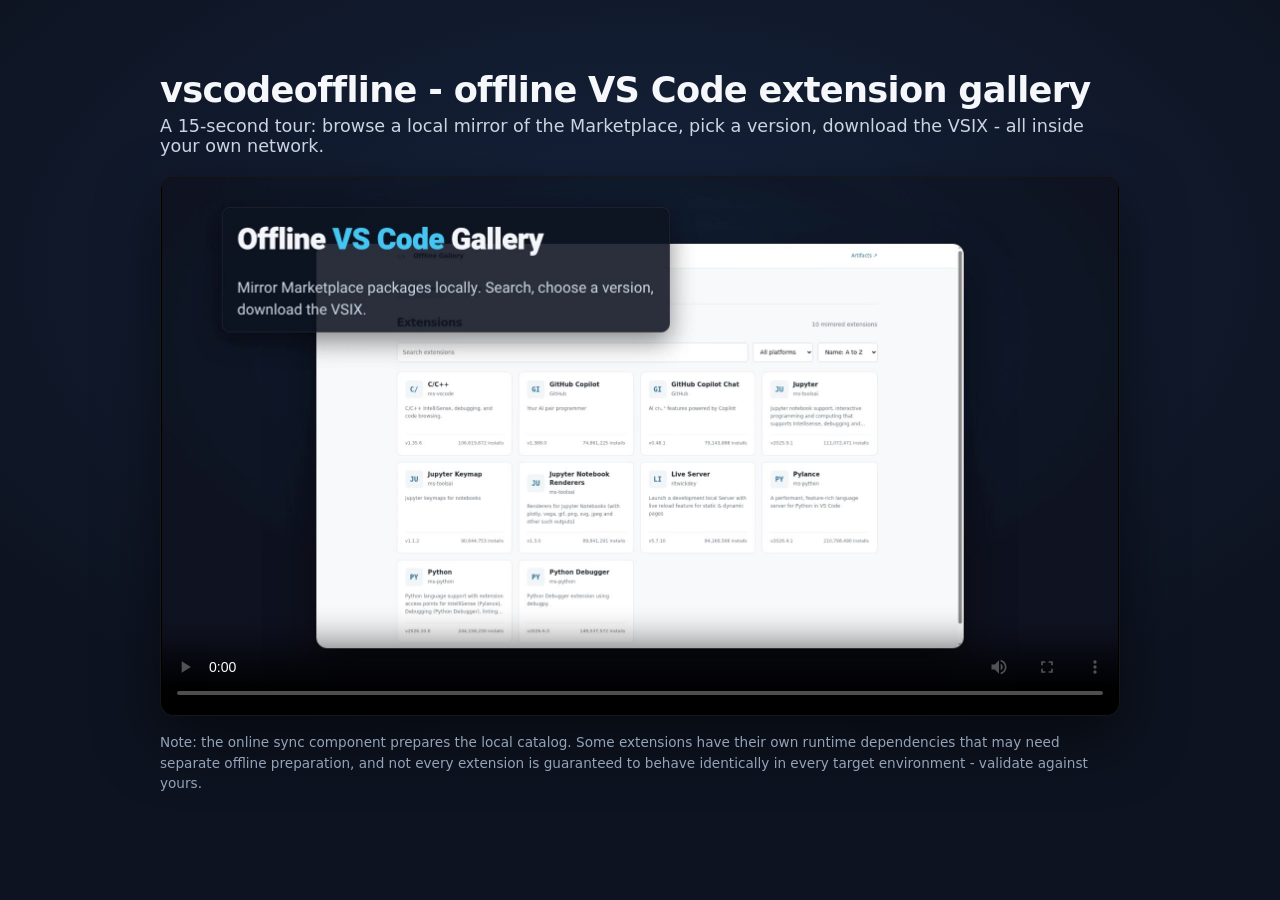
==== docs/index.html @ 9fad12b8 "Add narrated English demo video page for GitHub Pages" ====
<!doctype html>
<html lang="en">
<head>
  <meta charset="utf-8" />
  <meta name="viewport" content="width=device-width, initial-scale=1" />
  <title>vscodeoffline - offline VS Code extension gallery</title>
  <style>
    :root { color-scheme: dark; }
    * { box-sizing: border-box; }
    body {
      margin: 0;
      min-height: 100vh;
      display: flex;
      flex-direction: column;
      align-items: center;
      justify-content: center;
      padding: 24px 16px 48px;
      background: radial-gradient(1200px 700px at 50% 30%, #16233d 0%, #0d1320 70%);
      color: #f5f7fa;
      font-family: system-ui, -apple-system, "Segoe UI", Roboto, sans-serif;
    }
    main { width: 100%; max-width: 960px; }
    h1 { font-size: clamp(1.4rem, 3.5vw, 2.2rem); margin: 0 0 6px; letter-spacing: -0.02em; }
    p.lede { color: #cbd5e1; margin: 0 0 20px; font-size: clamp(0.95rem, 2vw, 1.1rem); }
    .player {
      width: 100%;
      aspect-ratio: 16 / 9;
      background: #000;
      border-radius: 14px;
      overflow: hidden;
      box-shadow: 0 24px 60px rgba(0,0,0,0.5);
      border: 1px solid rgba(255,255,255,0.09);
    }
    video { width: 100%; height: 100%; display: block; }
    p.note { color: #94a3b8; font-size: 0.85rem; margin-top: 16px; line-height: 1.5; }
  </style>
</head>
<body>
  <main>
    <h1>vscodeoffline - offline VS Code extension gallery</h1>
    <p class="lede">A 15-second tour: browse a local mirror of the Marketplace, pick a version, download the VSIX - all inside your own network.</p>
    <div class="player">
      <video controls preload="metadata" poster="poster.jpg" aria-label="Demo video: offline VS Code extension gallery">
        <source src="demo.mp4" type="video/mp4" />
        Sorry, your browser does not support embedded video. You can
        <a href="demo.mp4">download the demo video</a> instead.
      </video>
    </div>
    <p class="note">Note: the online sync component prepares the local catalog. Some extensions have their own runtime dependencies that may need separate offline preparation, and not every extension is guaranteed to behave identically in every target environment - validate against yours.</p>
  </main>
</body>
</html>
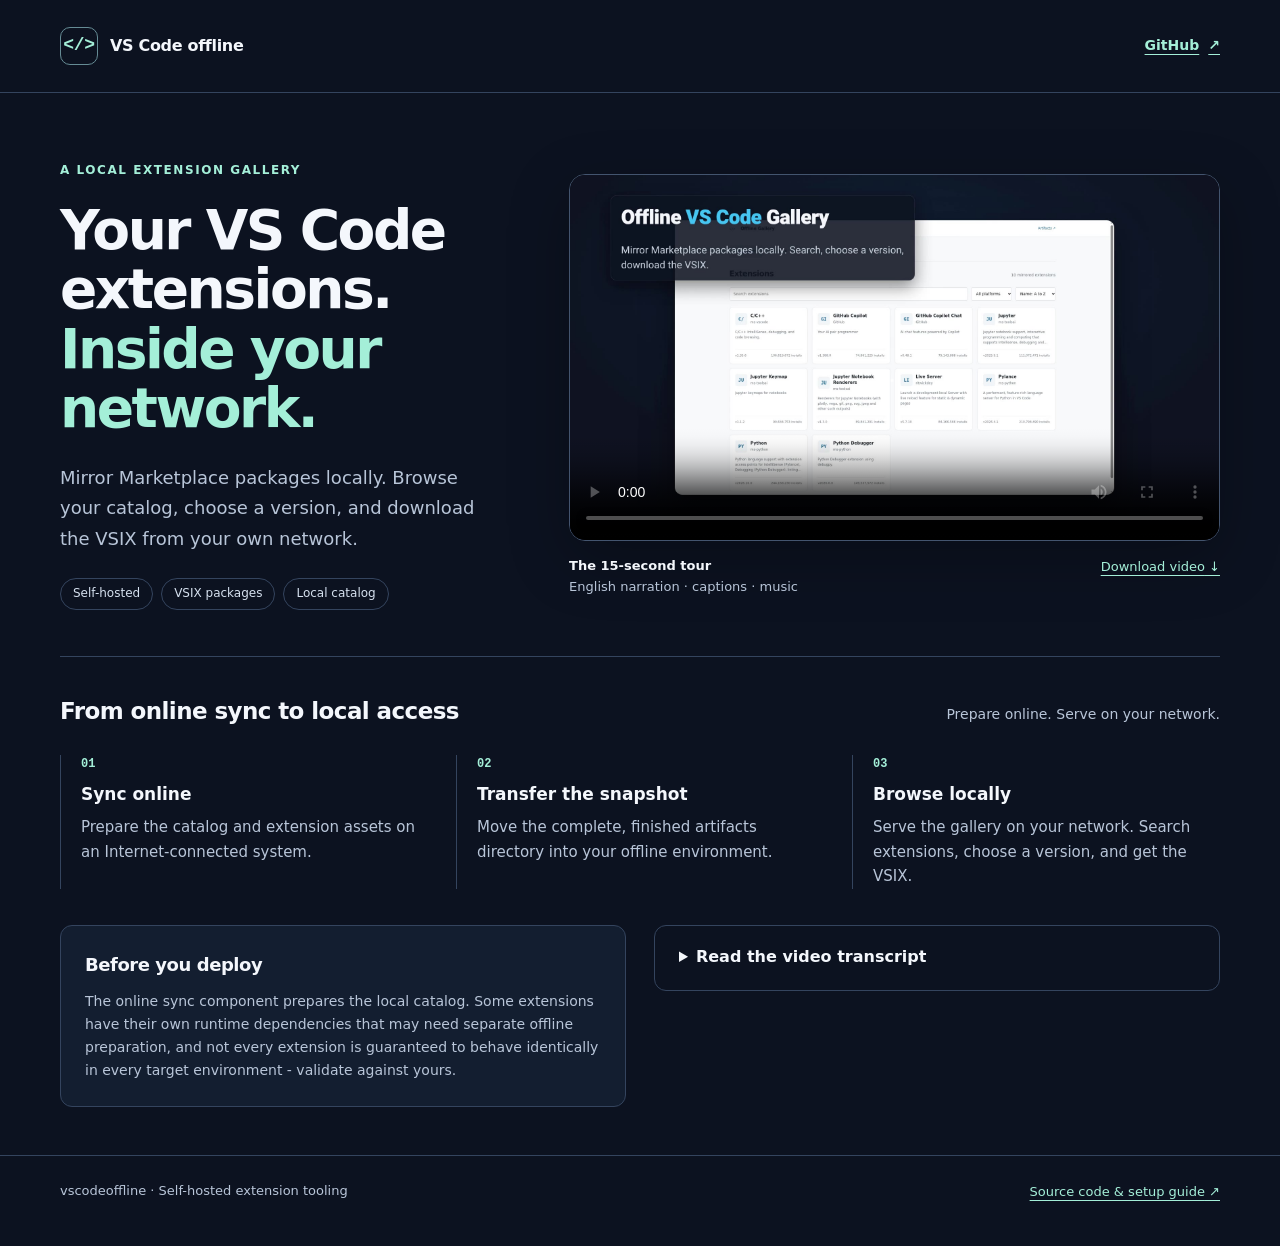
==== commit 5fbd9d43: "Polish demo landing page and add accessible captions and transcript" ====
--- a/docs/index.html
+++ b/docs/index.html
@@ -1,52 +1,614 @@
 <!doctype html>
 <html lang="en">
-<head>
-  <meta charset="utf-8" />
-  <meta name="viewport" content="width=device-width, initial-scale=1" />
-  <title>vscodeoffline - offline VS Code extension gallery</title>
-  <style>
-    :root { color-scheme: dark; }
-    * { box-sizing: border-box; }
-    body {
-      margin: 0;
-      min-height: 100vh;
-      display: flex;
-      flex-direction: column;
-      align-items: center;
-      justify-content: center;
-      padding: 24px 16px 48px;
-      background: radial-gradient(1200px 700px at 50% 30%, #16233d 0%, #0d1320 70%);
-      color: #f5f7fa;
-      font-family: system-ui, -apple-system, "Segoe UI", Roboto, sans-serif;
-    }
-    main { width: 100%; max-width: 960px; }
-    h1 { font-size: clamp(1.4rem, 3.5vw, 2.2rem); margin: 0 0 6px; letter-spacing: -0.02em; }
-    p.lede { color: #cbd5e1; margin: 0 0 20px; font-size: clamp(0.95rem, 2vw, 1.1rem); }
-    .player {
-      width: 100%;
-      aspect-ratio: 16 / 9;
-      background: #000;
-      border-radius: 14px;
-      overflow: hidden;
-      box-shadow: 0 24px 60px rgba(0,0,0,0.5);
-      border: 1px solid rgba(255,255,255,0.09);
-    }
-    video { width: 100%; height: 100%; display: block; }
-    p.note { color: #94a3b8; font-size: 0.85rem; margin-top: 16px; line-height: 1.5; }
-  </style>
-</head>
-<body>
-  <main>
-    <h1>vscodeoffline - offline VS Code extension gallery</h1>
-    <p class="lede">A 15-second tour: browse a local mirror of the Marketplace, pick a version, download the VSIX - all inside your own network.</p>
-    <div class="player">
-      <video controls preload="metadata" poster="poster.jpg" aria-label="Demo video: offline VS Code extension gallery">
-        <source src="demo.mp4" type="video/mp4" />
-        Sorry, your browser does not support embedded video. You can
-        <a href="demo.mp4">download the demo video</a> instead.
-      </video>
-    </div>
-    <p class="note">Note: the online sync component prepares the local catalog. Some extensions have their own runtime dependencies that may need separate offline preparation, and not every extension is guaranteed to behave identically in every target environment - validate against yours.</p>
-  </main>
-</body>
+  <head>
+    <meta charset="utf-8" />
+    <meta name="viewport" content="width=device-width, initial-scale=1" />
+    <meta
+      name="description"
+      content="Mirror Marketplace packages locally. Browse your catalog, choose a version, and download the VSIX from your own network."
+    />
+    <meta name="theme-color" content="#0c1220" />
+    <title>VS Code offline | vscodeoffline</title>
+    <style>
+      :root {
+        color-scheme: dark;
+        --bg: #0c1220;
+        --panel: #131e30;
+        --ink: #f4f7fc;
+        --muted: #b8c5d8;
+        --line: #34445e;
+        --accent: #a4efd8;
+        --focus: #ffdb83;
+      }
+      * {
+        box-sizing: border-box;
+      }
+      html {
+        scroll-padding-top: 24px;
+      }
+      body {
+        margin: 0;
+        background: var(--bg);
+        color: var(--ink);
+        font-family:
+          system-ui,
+          -apple-system,
+          "Segoe UI",
+          sans-serif;
+        font-size: 16px;
+        line-height: 1.65;
+      }
+      a {
+        color: var(--accent);
+        text-underline-offset: 4px;
+      }
+      a:hover {
+        text-decoration-thickness: 2px;
+      }
+      a:focus-visible,
+      summary:focus-visible,
+      video:focus-visible {
+        outline: 3px solid var(--focus);
+        outline-offset: 5px;
+        border-radius: 4px;
+      }
+      a,
+      summary {
+        -webkit-tap-highlight-color: transparent;
+      }
+      .wrap {
+        width: min(1160px, 100% - 64px);
+        margin-inline: auto;
+      }
+      .skip {
+        position: absolute;
+        top: 12px;
+        left: 16px;
+        transform: translateY(-180%);
+        z-index: 10;
+        background: var(--focus);
+        color: #0c1220;
+        padding: 10px 18px;
+        font-weight: 700;
+      }
+      .skip:focus {
+        transform: none;
+      }
+      header {
+        border-bottom: 1px solid var(--line);
+      }
+      nav {
+        display: flex;
+        align-items: center;
+        justify-content: space-between;
+        gap: 20px;
+        min-height: 92px;
+      }
+      .brand {
+        display: flex;
+        align-items: center;
+        gap: 12px;
+        font-weight: 650;
+        letter-spacing: -0.02em;
+      }
+      .mark {
+        display: grid;
+        place-items: center;
+        width: 38px;
+        height: 38px;
+        border: 1px solid #658b94;
+        border-radius: 10px;
+        color: var(--accent);
+        font-family: monospace;
+        font-size: 18px;
+        flex: none;
+      }
+      .repo {
+        display: inline-flex;
+        align-items: center;
+        gap: 9px;
+        min-height: 44px;
+        font-size: 14px;
+        font-weight: 600;
+        white-space: nowrap;
+      }
+      .hero {
+        padding: 68px 0 46px;
+        display: grid;
+        grid-template-columns: 0.85fr 1.2fr;
+        align-items: center;
+        gap: 48px;
+      }
+      .eyebrow {
+        font-size: 12px;
+        font-weight: 700;
+        letter-spacing: 0.13em;
+        text-transform: uppercase;
+        color: var(--accent);
+        margin: 0 0 20px;
+      }
+      .hero h1 {
+        font-size: clamp(36px, 4.3vw, 56px);
+        line-height: 1.08;
+        letter-spacing: -0.045em;
+        margin: 0 0 24px;
+        font-weight: 700;
+        max-width: 12ch;
+      }
+      .hero h1 span {
+        display: block;
+        color: var(--accent);
+      }
+      .intro {
+        font-size: 18px;
+        line-height: 1.7;
+        color: var(--muted);
+        max-width: 38ch;
+        margin: 0;
+      }
+      .tags {
+        display: flex;
+        flex-wrap: wrap;
+        gap: 8px;
+        margin-top: 24px;
+      }
+      .tag {
+        font-size: 12px;
+        color: #d6e1ef;
+        border: 1px solid var(--line);
+        border-radius: 100px;
+        padding: 5px 12px;
+      }
+      .demo {
+        min-width: 0;
+        margin: 0;
+      }
+      .video-frame {
+        background: #000;
+        border: 1px solid #43546e;
+        border-radius: 16px;
+        overflow: hidden;
+        box-shadow: 0 18px 60px #0004;
+      }
+      video {
+        width: 100%;
+        aspect-ratio: 16/9;
+        display: block;
+        object-fit: contain;
+      }
+      video::cue {
+        background: #08101bf2;
+        color: white;
+        font-size: 1em;
+      }
+      .caption {
+        display: flex;
+        justify-content: space-between;
+        gap: 12px;
+        align-items: start;
+        font-size: 13px;
+        color: var(--muted);
+        padding-top: 14px;
+      }
+      .caption strong {
+        color: var(--ink);
+        font-weight: 600;
+      }
+      .caption a {
+        display: inline-flex;
+        align-items: center;
+        min-height: 44px;
+        margin-top: -10px;
+        white-space: nowrap;
+      }
+      .section {
+        padding: 36px 0;
+        border-top: 1px solid var(--line);
+      }
+      .section-head {
+        display: flex;
+        align-items: baseline;
+        gap: 16px;
+        justify-content: space-between;
+        margin-bottom: 24px;
+      }
+      h2 {
+        font-size: 23px;
+        letter-spacing: -0.025em;
+        margin: 0;
+        font-weight: 650;
+      }
+      .section-head p {
+        font-size: 14px;
+        color: var(--muted);
+        margin: 0;
+      }
+      .steps {
+        list-style: none;
+        display: grid;
+        grid-template-columns: repeat(3, 1fr);
+        gap: 28px;
+        padding: 0;
+        margin: 0;
+        counter-reset: steps;
+      }
+      .steps li {
+        counter-increment: steps;
+        border-left: 1px solid var(--line);
+        padding-left: 20px;
+      }
+      .steps li::before {
+        content: "0" counter(steps);
+        display: block;
+        font:
+          600 12px/1.5 ui-monospace,
+          monospace;
+        color: var(--accent);
+        margin-bottom: 10px;
+      }
+      .steps h3 {
+        font-size: 17px;
+        line-height: 1.4;
+        margin: 0 0 8px;
+      }
+      .steps p {
+        color: var(--muted);
+        font-size: 15px;
+        margin: 0;
+        max-width: 36ch;
+      }
+      .details-grid {
+        display: grid;
+        grid-template-columns: 1fr 1fr;
+        gap: 28px;
+        padding-bottom: 48px;
+      }
+      .note {
+        background: var(--panel);
+        border: 1px solid var(--line);
+        border-radius: 12px;
+        padding: 24px;
+      }
+      .note h2 {
+        font-size: 18px;
+        margin-bottom: 10px;
+      }
+      .note p {
+        font-size: 14px;
+        color: var(--muted);
+        margin: 0;
+      }
+      .transcript {
+        border: 1px solid var(--line);
+        border-radius: 12px;
+        padding: 0 24px;
+        align-self: start;
+      }
+      .transcript summary {
+        cursor: pointer;
+        min-height: 64px;
+        display: list-item;
+        list-style-position: inside;
+        font-weight: 600;
+        padding-block: 18px;
+      }
+      .transcript p {
+        font-size: 14px;
+        color: var(--muted);
+        margin: 0 0 18px;
+      }
+      .transcript h3 {
+        font-size: 14px;
+        margin: 0 0 8px;
+      }
+      .transcript[open] {
+        padding-bottom: 8px;
+      }
+      footer {
+        border-top: 1px solid var(--line);
+        padding: 24px 0 32px;
+        color: var(--muted);
+        font-size: 13px;
+      }
+      .foot {
+        display: flex;
+        justify-content: space-between;
+        gap: 16px;
+        flex-wrap: wrap;
+      }
+      .foot p {
+        margin: 0;
+      }
+      .foot a {
+        min-height: 44px;
+        display: inline-flex;
+        align-items: center;
+        margin-top: -10px;
+      }
+      @media (min-width: 1500px) {
+        .hero {
+          padding-top: 88px;
+          padding-bottom: 66px;
+        }
+      }
+      @media (max-width: 900px) {
+        .hero {
+          grid-template-columns: 1fr;
+          gap: 32px;
+          padding-top: 40px;
+        }
+        .hero h1 {
+          max-width: 20ch;
+          font-size: 46px;
+        }
+        .intro {
+          max-width: 58ch;
+        }
+        .hero h1 span {
+          display: inline;
+        }
+        .hero h1 span::before {
+          content: " ";
+        }
+        .tags {
+          margin-top: 20px;
+        }
+        .demo {
+          width: 100%;
+        }
+        .details-grid {
+          grid-template-columns: 1fr;
+        }
+        .section-head {
+          display: block;
+        }
+        .section-head p {
+          margin-top: 6px;
+        }
+      }
+      @media (max-width: 560px) {
+        .wrap {
+          width: calc(100% - 36px);
+        }
+        nav {
+          min-height: 80px;
+          gap: 12px;
+        }
+        .brand {
+          font-size: 14px;
+          gap: 9px;
+        }
+        .mark {
+          width: 32px;
+          height: 32px;
+          font-size: 16px;
+        }
+        .repo {
+          font-size: 13px;
+        }
+        .hero {
+          padding-top: 32px;
+          padding-bottom: 32px;
+          gap: 28px;
+        }
+        .eyebrow {
+          font-size: 11px;
+          margin-bottom: 16px;
+        }
+        .hero h1 {
+          font-size: 36px;
+          max-width: 15ch;
+          margin-bottom: 18px;
+        }
+        .intro {
+          font-size: 16px;
+        }
+        .tags {
+          gap: 6px;
+        }
+        .tag {
+          font-size: 11px;
+          padding: 4px 9px;
+        }
+        .video-frame {
+          border-radius: 10px;
+        }
+        .caption {
+          font-size: 12px;
+          flex-wrap: wrap;
+          gap: 4px;
+        }
+        .caption a {
+          margin-top: 0;
+        }
+        h2 {
+          font-size: 21px;
+        }
+        .section {
+          padding: 28px 0;
+        }
+        .steps {
+          grid-template-columns: 1fr;
+          gap: 24px;
+        }
+        .steps li {
+          padding-left: 16px;
+        }
+        .steps li::before {
+          margin-bottom: 6px;
+        }
+        .steps p {
+          max-width: none;
+        }
+        .note {
+          padding: 20px;
+        }
+        .transcript {
+          padding-inline: 20px;
+        }
+        .details-grid {
+          gap: 20px;
+          padding-bottom: 32px;
+        }
+        .foot {
+          display: block;
+        }
+        .foot a {
+          margin-top: 8px;
+        }
+        .section-head {
+          margin-bottom: 20px;
+        }
+      }
+      @media (forced-colors: active) {
+        a:focus-visible,
+        summary:focus-visible,
+        video:focus-visible {
+          outline: 3px solid Highlight;
+        }
+        .video-frame,
+        .note,
+        .transcript,
+        .tag,
+        .mark {
+          border: 1px solid CanvasText;
+        }
+      }
+    </style>
+  </head>
+  <body>
+    <a class="skip" href="#main">Skip to content</a>
+    <header>
+      <nav class="wrap" aria-label="Project">
+        <div class="brand">
+          <span class="mark" aria-hidden="true">&lt;/&gt;</span
+          ><span>VS Code offline</span>
+        </div>
+        <a class="repo" href="https://github.com/urlcallapp/vscodeoffline"
+          >GitHub <span aria-hidden="true">↗</span></a
+        >
+      </nav>
+    </header>
+    <main class="wrap" id="main" tabindex="-1">
+      <section class="hero" aria-labelledby="title">
+        <div>
+          <p class="eyebrow">A local extension gallery</p>
+          <h1 id="title">
+            Your VS Code extensions. <span>Inside your network.</span>
+          </h1>
+          <p class="intro">
+            Mirror Marketplace packages locally. Browse your catalog, choose a
+            version, and download the VSIX from your own network.
+          </p>
+          <div class="tags" aria-label="Project highlights">
+            <span class="tag">Self-hosted</span
+            ><span class="tag">VSIX packages</span
+            ><span class="tag">Local catalog</span>
+          </div>
+        </div>
+        <figure class="demo">
+          <div class="video-frame">
+            <video
+              controls
+              playsinline
+              preload="metadata"
+              poster="poster.jpg"
+              aria-label="VS Code offline gallery demo"
+              aria-describedby="video-caption"
+            >
+              <source src="demo.mp4" type="video/mp4" />
+              <track
+                kind="captions"
+                src="captions.en.vtt"
+                srclang="en"
+                label="English"
+                default
+              />
+              <p>
+                Your browser does not support embedded video. Use the download
+                link below.
+              </p>
+            </video>
+          </div>
+          <figcaption class="caption" id="video-caption">
+            <span
+              ><strong>The 15-second tour</strong><br />English narration ·
+              captions · music</span
+            ><a href="demo.mp4" download
+              >Download video <span aria-hidden="true">&nbsp;↓</span></a
+            >
+          </figcaption>
+        </figure>
+      </section>
+      <section class="section" aria-labelledby="workflow">
+        <div class="section-head">
+          <h2 id="workflow">From online sync to local access</h2>
+          <p>Prepare online. Serve on your network.</p>
+        </div>
+        <ol class="steps">
+          <li>
+            <h3>Sync online</h3>
+            <p>
+              Prepare the catalog and extension assets on an Internet-connected
+              system.
+            </p>
+          </li>
+          <li>
+            <h3>Transfer the snapshot</h3>
+            <p>
+              Move the complete, finished artifacts directory into your offline
+              environment.
+            </p>
+          </li>
+          <li>
+            <h3>Browse locally</h3>
+            <p>
+              Serve the gallery on your network. Search extensions, choose a
+              version, and get the VSIX.
+            </p>
+          </li>
+        </ol>
+      </section>
+      <div class="details-grid">
+        <aside class="note" aria-labelledby="scope">
+          <h2 id="scope">Before you deploy</h2>
+          <p>
+            The online sync component prepares the local catalog. Some
+            extensions have their own runtime dependencies that may need
+            separate offline preparation, and not every extension is guaranteed
+            to behave identically in every target environment - validate against
+            yours.
+          </p>
+        </aside>
+        <details class="transcript">
+          <summary>Read the video transcript</summary>
+          <h3>Narration</h3>
+          <p>
+            Your VS Code extensions on your own network. Mirror Marketplace
+            packages locally. Search, choose a version, and download the VSIX.
+            Your extension catalog, available locally.
+          </p>
+          <h3>What the video shows</h3>
+          <p>
+            The demo opens with "Your VS Code extensions, on your own network",
+            shows an extension catalog with cards and local search, and closes
+            with "Your extension catalog. Available locally."
+          </p>
+          <p>
+            Background music accompanies the narration. Use the player controls
+            to pause, change volume, or turn captions on and off.
+          </p>
+        </details>
+      </div>
+    </main>
+    <footer>
+      <div class="wrap foot">
+        <p>vscodeoffline · Self-hosted extension tooling</p>
+        <a href="https://github.com/urlcallapp/vscodeoffline"
+          >Source code &amp; setup guide
+          <span aria-hidden="true">&nbsp;↗</span></a
+        >
+      </div>
+    </footer>
+  </body>
 </html>
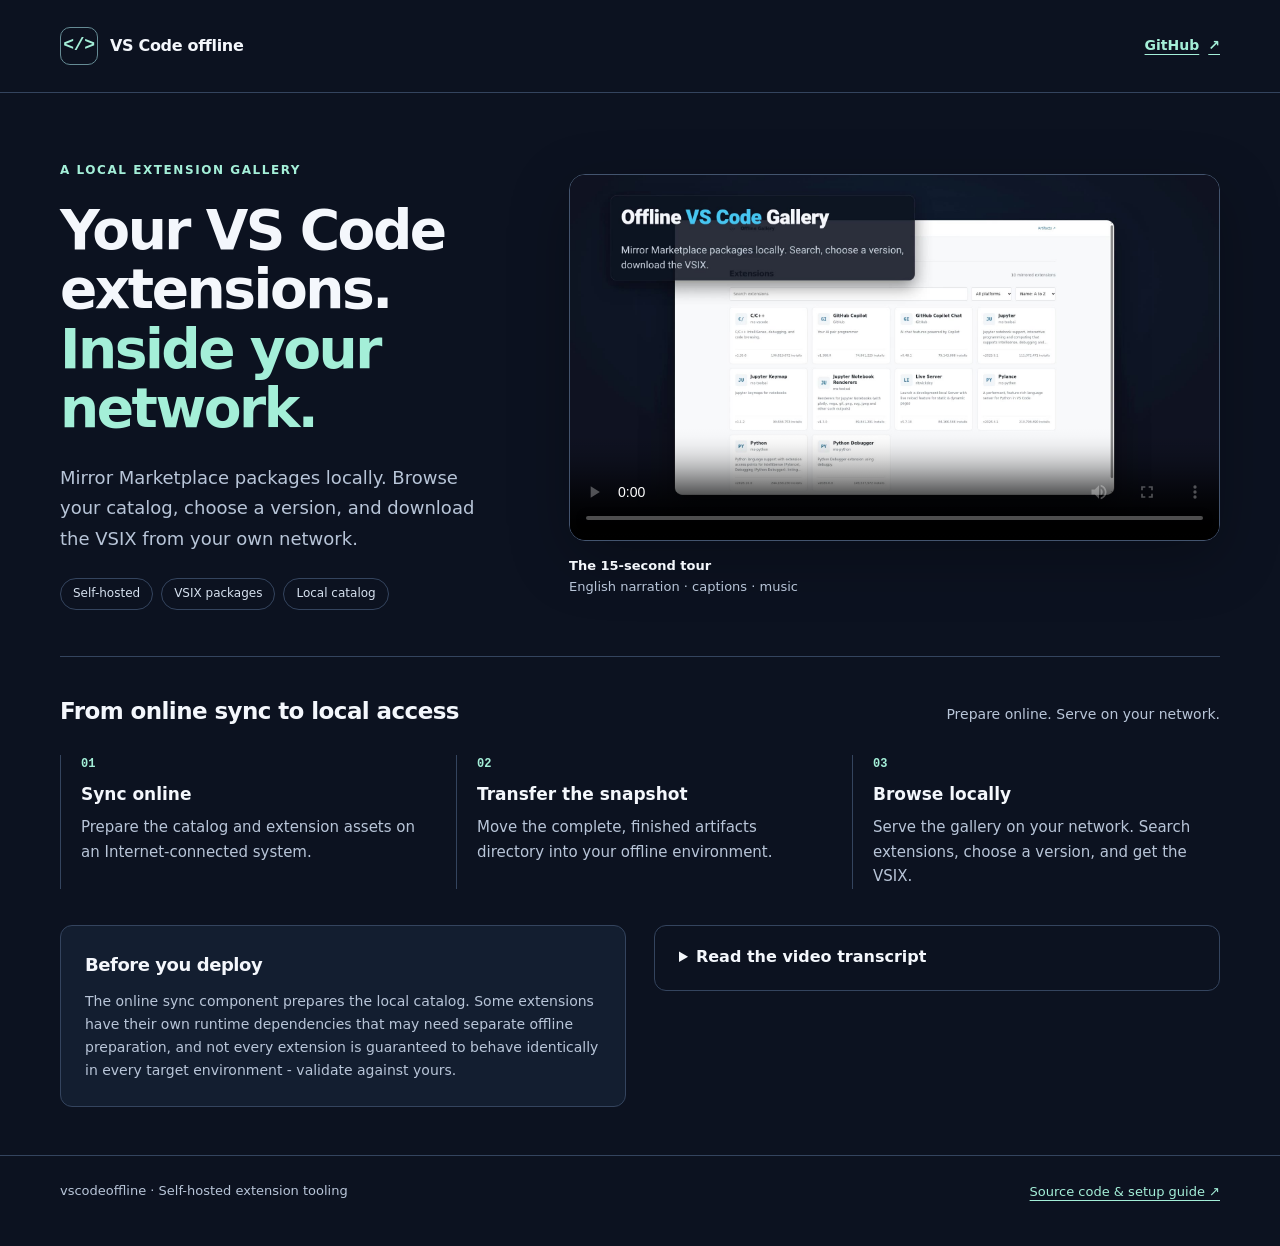
==== commit 133d67a2: "Remove direct video download, hide visual description, add store logo - Remove the Download video li" ====
--- a/docs/index.html
+++ b/docs/index.html
@@ -194,13 +194,6 @@
         color: var(--ink);
         font-weight: 600;
       }
-      .caption a {
-        display: inline-flex;
-        align-items: center;
-        min-height: 44px;
-        margin-top: -10px;
-        white-space: nowrap;
-      }
       .section {
         padding: 36px 0;
         border-top: 1px solid var(--line);
@@ -417,9 +410,6 @@
           font-size: 12px;
           flex-wrap: wrap;
           gap: 4px;
-        }
-        .caption a {
-          margin-top: 0;
         }
         h2 {
           font-size: 21px;
@@ -510,6 +500,7 @@
           <div class="video-frame">
             <video
               controls
+              controlsList="nodownload"
               playsinline
               preload="metadata"
               poster="poster.jpg"
@@ -525,8 +516,8 @@
                 default
               />
               <p>
-                Your browser does not support embedded video. Use the download
-                link below.
+                Your browser does not support embedded video. Read the
+                transcript below instead.
               </p>
             </video>
           </div>
@@ -534,8 +525,6 @@
             <span
               ><strong>The 15-second tour</strong><br />English narration ·
               captions · music</span
-            ><a href="demo.mp4" download
-              >Download video <span aria-hidden="true">&nbsp;↓</span></a
             >
           </figcaption>
         </figure>
@@ -588,15 +577,8 @@
             packages locally. Search, choose a version, and download the VSIX.
             Your extension catalog, available locally.
           </p>
-          <h3>What the video shows</h3>
           <p>
-            The demo opens with "Your VS Code extensions, on your own network",
-            shows an extension catalog with cards and local search, and closes
-            with "Your extension catalog. Available locally."
-          </p>
-          <p>
-            Background music accompanies the narration. Use the player controls
-            to pause, change volume, or turn captions on and off.
+            Background music accompanies the narration.
           </p>
         </details>
       </div>
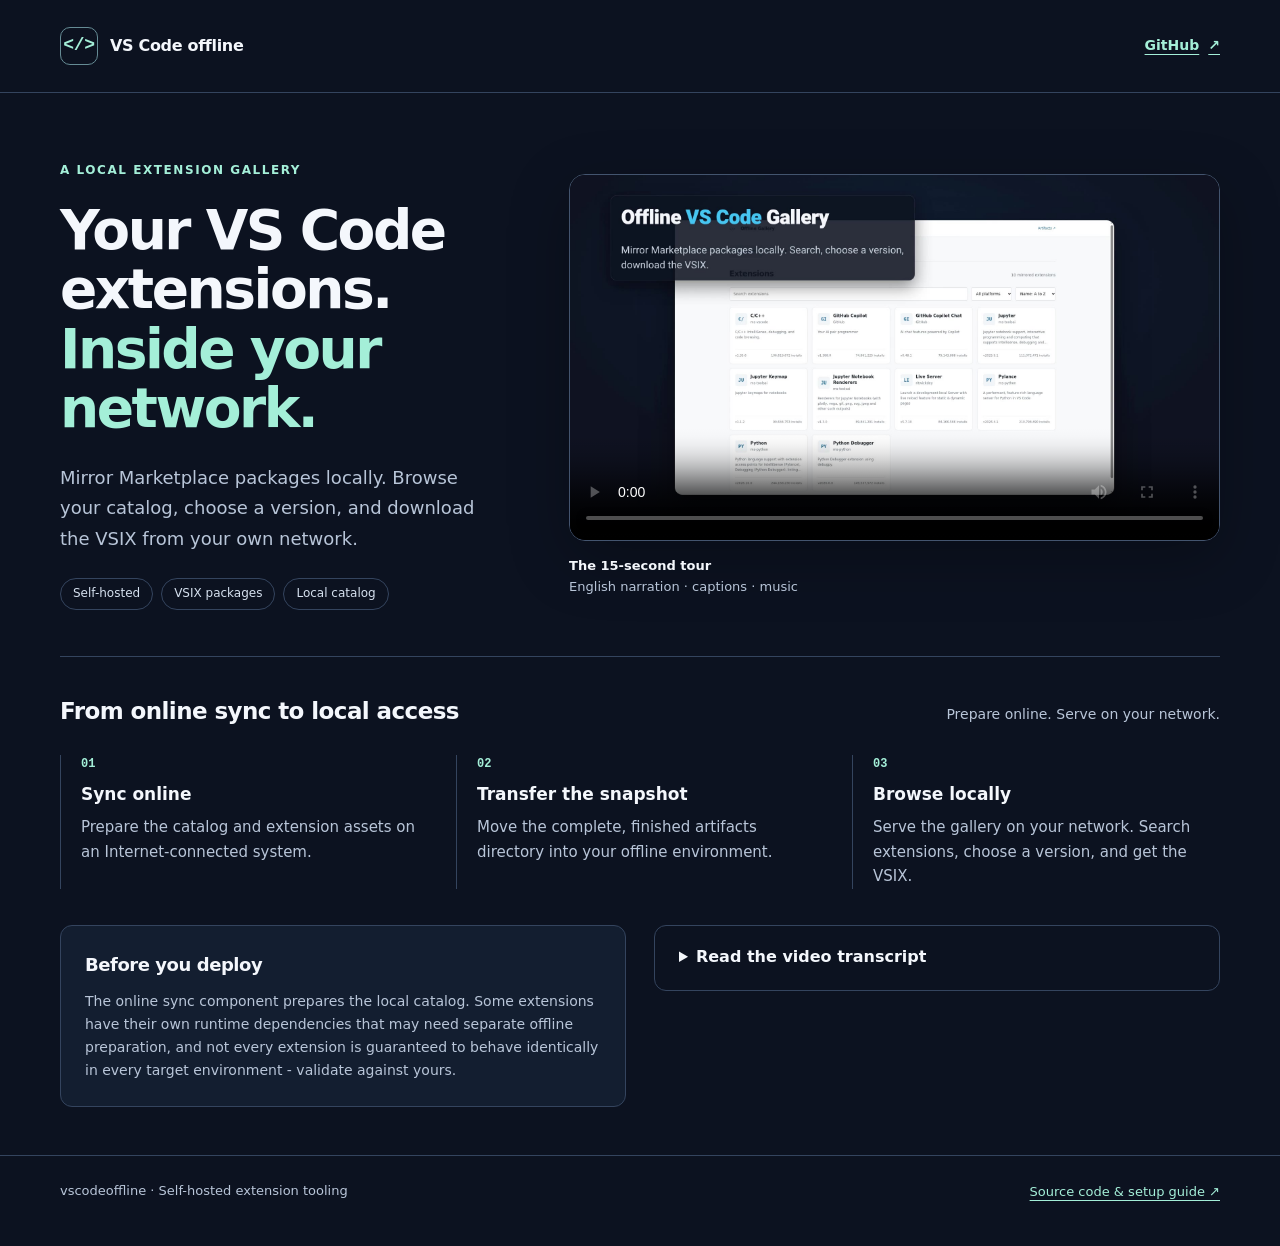
==== commit 6bcba72b: "Keep video visual description available to screen readers Visually hidden text linked via aria-descr" ====
--- a/docs/index.html
+++ b/docs/index.html
@@ -59,6 +59,18 @@
       .wrap {
         width: min(1160px, 100% - 64px);
         margin-inline: auto;
+      }
+      .sr-only {
+        position: absolute;
+        width: 1px;
+        height: 1px;
+        padding: 0;
+        margin: -1px;
+        overflow: hidden;
+        clip: rect(0 0 0 0);
+        clip-path: inset(50%);
+        white-space: nowrap;
+        border: 0;
       }
       .skip {
         position: absolute;
@@ -505,7 +517,7 @@
               preload="metadata"
               poster="poster.jpg"
               aria-label="VS Code offline gallery demo"
-              aria-describedby="video-caption"
+              aria-describedby="video-caption video-desc"
             >
               <source src="demo.mp4" type="video/mp4" />
               <track
@@ -525,7 +537,7 @@
             <span
               ><strong>The 15-second tour</strong><br />English narration ·
               captions · music</span
-            >
+            ><span class="sr-only" id="video-desc">The demo opens with "Your VS Code extensions, on your own network", shows an extension catalog with cards and local search, and closes with "Your extension catalog. Available locally."</span>
           </figcaption>
         </figure>
       </section>
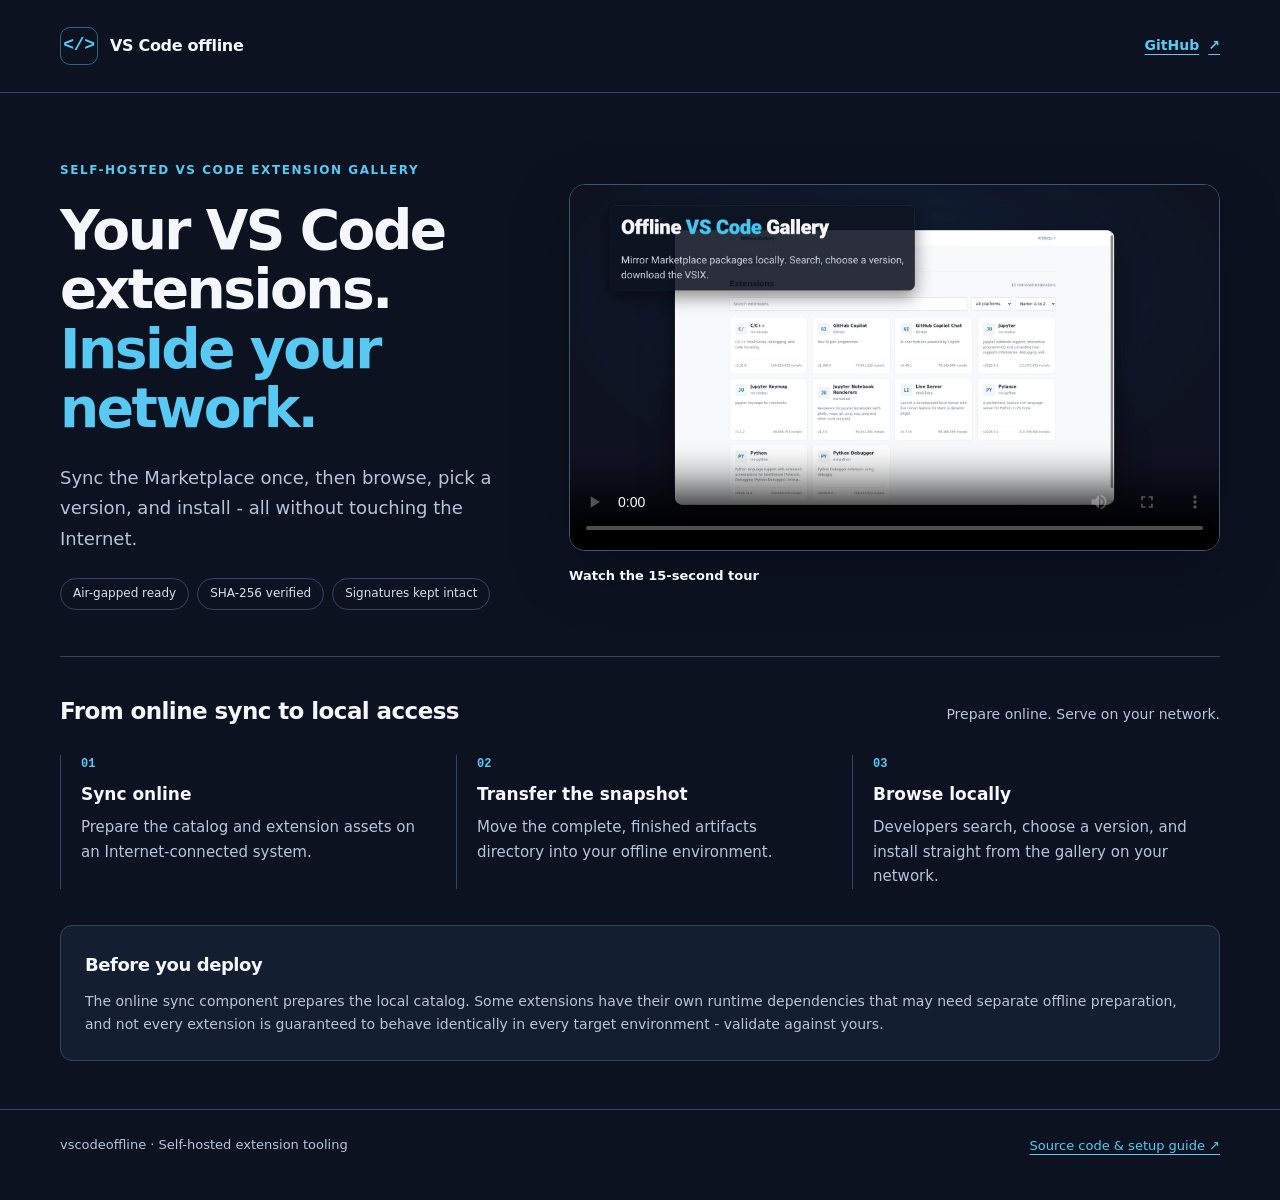
==== commit 9d3e1b5d: "Sharpen demo page: marketing copy, light-blue accent, drop transcript" ====
--- a/docs/index.html
+++ b/docs/index.html
@@ -5,7 +5,7 @@
     <meta name="viewport" content="width=device-width, initial-scale=1" />
     <meta
       name="description"
-      content="Mirror Marketplace packages locally. Browse your catalog, choose a version, and download the VSIX from your own network."
+      content="The VS Code extension gallery that runs entirely on your network. Sync once, then browse, pick a version, and install - no Internet required."
     />
     <meta name="theme-color" content="#0c1220" />
     <title>VS Code offline | vscodeoffline</title>
@@ -17,7 +17,7 @@
         --ink: #f4f7fc;
         --muted: #b8c5d8;
         --line: #34445e;
-        --accent: #a4efd8;
+        --accent: #57c9f2;
         --focus: #ffdb83;
       }
       * {
@@ -108,7 +108,7 @@
         place-items: center;
         width: 38px;
         height: 38px;
-        border: 1px solid #658b94;
+        border: 1px solid #2e6484;
         border-radius: 10px;
         color: var(--accent);
         font-family: monospace;
@@ -264,7 +264,6 @@
       }
       .details-grid {
         display: grid;
-        grid-template-columns: 1fr 1fr;
         gap: 28px;
         padding-bottom: 48px;
       }
@@ -283,32 +282,6 @@
         color: var(--muted);
         margin: 0;
       }
-      .transcript {
-        border: 1px solid var(--line);
-        border-radius: 12px;
-        padding: 0 24px;
-        align-self: start;
-      }
-      .transcript summary {
-        cursor: pointer;
-        min-height: 64px;
-        display: list-item;
-        list-style-position: inside;
-        font-weight: 600;
-        padding-block: 18px;
-      }
-      .transcript p {
-        font-size: 14px;
-        color: var(--muted);
-        margin: 0 0 18px;
-      }
-      .transcript h3 {
-        font-size: 14px;
-        margin: 0 0 8px;
-      }
-      .transcript[open] {
-        padding-bottom: 8px;
-      }
       footer {
         border-top: 1px solid var(--line);
         padding: 24px 0 32px;
@@ -361,9 +334,6 @@
         .demo {
           width: 100%;
         }
-        .details-grid {
-          grid-template-columns: 1fr;
-        }
         .section-head {
           display: block;
         }
@@ -444,9 +414,6 @@
         }
         .note {
           padding: 20px;
-        }
-        .transcript {
-          padding-inline: 20px;
         }
         .details-grid {
           gap: 20px;
@@ -470,7 +437,6 @@
         }
         .video-frame,
         .note,
-        .transcript,
         .tag,
         .mark {
           border: 1px solid CanvasText;
@@ -494,18 +460,18 @@
     <main class="wrap" id="main" tabindex="-1">
       <section class="hero" aria-labelledby="title">
         <div>
-          <p class="eyebrow">A local extension gallery</p>
+          <p class="eyebrow">Self-hosted VS Code extension gallery</p>
           <h1 id="title">
             Your VS Code extensions. <span>Inside your network.</span>
           </h1>
           <p class="intro">
-            Mirror Marketplace packages locally. Browse your catalog, choose a
-            version, and download the VSIX from your own network.
+            Sync the Marketplace once, then browse, pick a version, and
+            install - all without touching the Internet.
           </p>
           <div class="tags" aria-label="Project highlights">
-            <span class="tag">Self-hosted</span
-            ><span class="tag">VSIX packages</span
-            ><span class="tag">Local catalog</span>
+            <span class="tag">Air-gapped ready</span
+            ><span class="tag">SHA-256 verified</span
+            ><span class="tag">Signatures kept intact</span>
           </div>
         </div>
         <figure class="demo">
@@ -527,17 +493,11 @@
                 label="English"
                 default
               />
-              <p>
-                Your browser does not support embedded video. Read the
-                transcript below instead.
-              </p>
+              <p>Your browser does not support embedded video.</p>
             </video>
           </div>
           <figcaption class="caption" id="video-caption">
-            <span
-              ><strong>The 15-second tour</strong><br />English narration ·
-              captions · music</span
-            ><span class="sr-only" id="video-desc">The demo opens with "Your VS Code extensions, on your own network", shows an extension catalog with cards and local search, and closes with "Your extension catalog. Available locally."</span>
+            <span><strong>Watch the 15-second tour</strong></span><span class="sr-only" id="video-desc">The demo opens with "Your VS Code extensions, on your own network", shows an extension catalog with cards and local search, and closes with "Your extension catalog. Available locally."</span>
           </figcaption>
         </figure>
       </section>
@@ -564,8 +524,8 @@
           <li>
             <h3>Browse locally</h3>
             <p>
-              Serve the gallery on your network. Search extensions, choose a
-              version, and get the VSIX.
+              Developers search, choose a version, and install straight from
+              the gallery on your network.
             </p>
           </li>
         </ol>
@@ -581,18 +541,6 @@
             yours.
           </p>
         </aside>
-        <details class="transcript">
-          <summary>Read the video transcript</summary>
-          <h3>Narration</h3>
-          <p>
-            Your VS Code extensions on your own network. Mirror Marketplace
-            packages locally. Search, choose a version, and download the VSIX.
-            Your extension catalog, available locally.
-          </p>
-          <p>
-            Background music accompanies the narration.
-          </p>
-        </details>
       </div>
     </main>
     <footer>
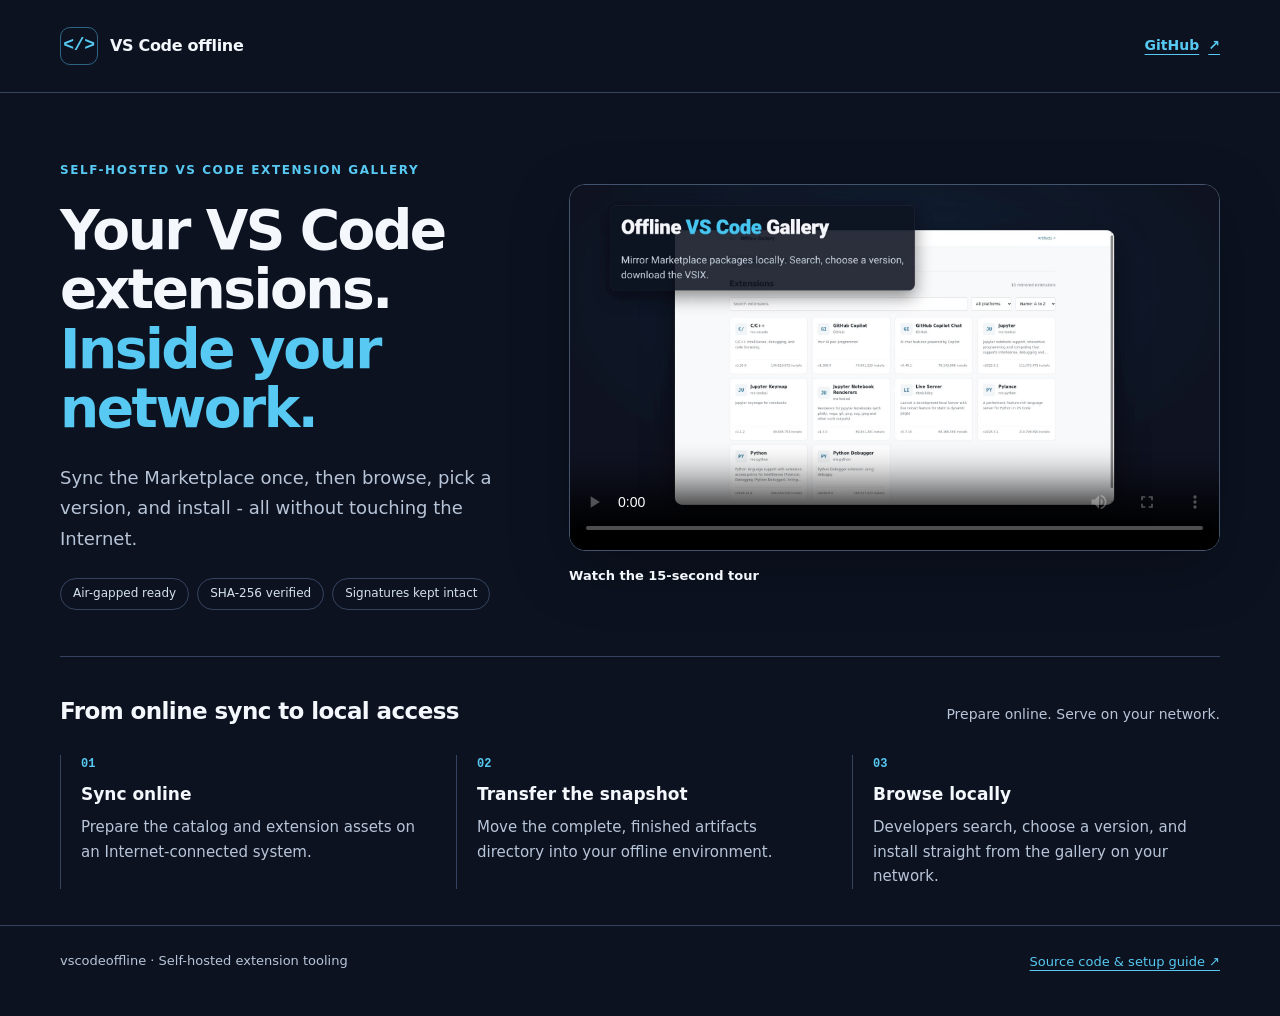
==== commit 9cb6c35e: "Demo page: drop the 'Before you deploy' block" ====
--- a/docs/index.html
+++ b/docs/index.html
@@ -262,26 +262,6 @@
         margin: 0;
         max-width: 36ch;
       }
-      .details-grid {
-        display: grid;
-        gap: 28px;
-        padding-bottom: 48px;
-      }
-      .note {
-        background: var(--panel);
-        border: 1px solid var(--line);
-        border-radius: 12px;
-        padding: 24px;
-      }
-      .note h2 {
-        font-size: 18px;
-        margin-bottom: 10px;
-      }
-      .note p {
-        font-size: 14px;
-        color: var(--muted);
-        margin: 0;
-      }
       footer {
         border-top: 1px solid var(--line);
         padding: 24px 0 32px;
@@ -412,13 +392,6 @@
         .steps p {
           max-width: none;
         }
-        .note {
-          padding: 20px;
-        }
-        .details-grid {
-          gap: 20px;
-          padding-bottom: 32px;
-        }
         .foot {
           display: block;
         }
@@ -436,7 +409,6 @@
           outline: 3px solid Highlight;
         }
         .video-frame,
-        .note,
         .tag,
         .mark {
           border: 1px solid CanvasText;
@@ -530,18 +502,6 @@
           </li>
         </ol>
       </section>
-      <div class="details-grid">
-        <aside class="note" aria-labelledby="scope">
-          <h2 id="scope">Before you deploy</h2>
-          <p>
-            The online sync component prepares the local catalog. Some
-            extensions have their own runtime dependencies that may need
-            separate offline preparation, and not every extension is guaranteed
-            to behave identically in every target environment - validate against
-            yours.
-          </p>
-        </aside>
-      </div>
     </main>
     <footer>
       <div class="wrap foot">
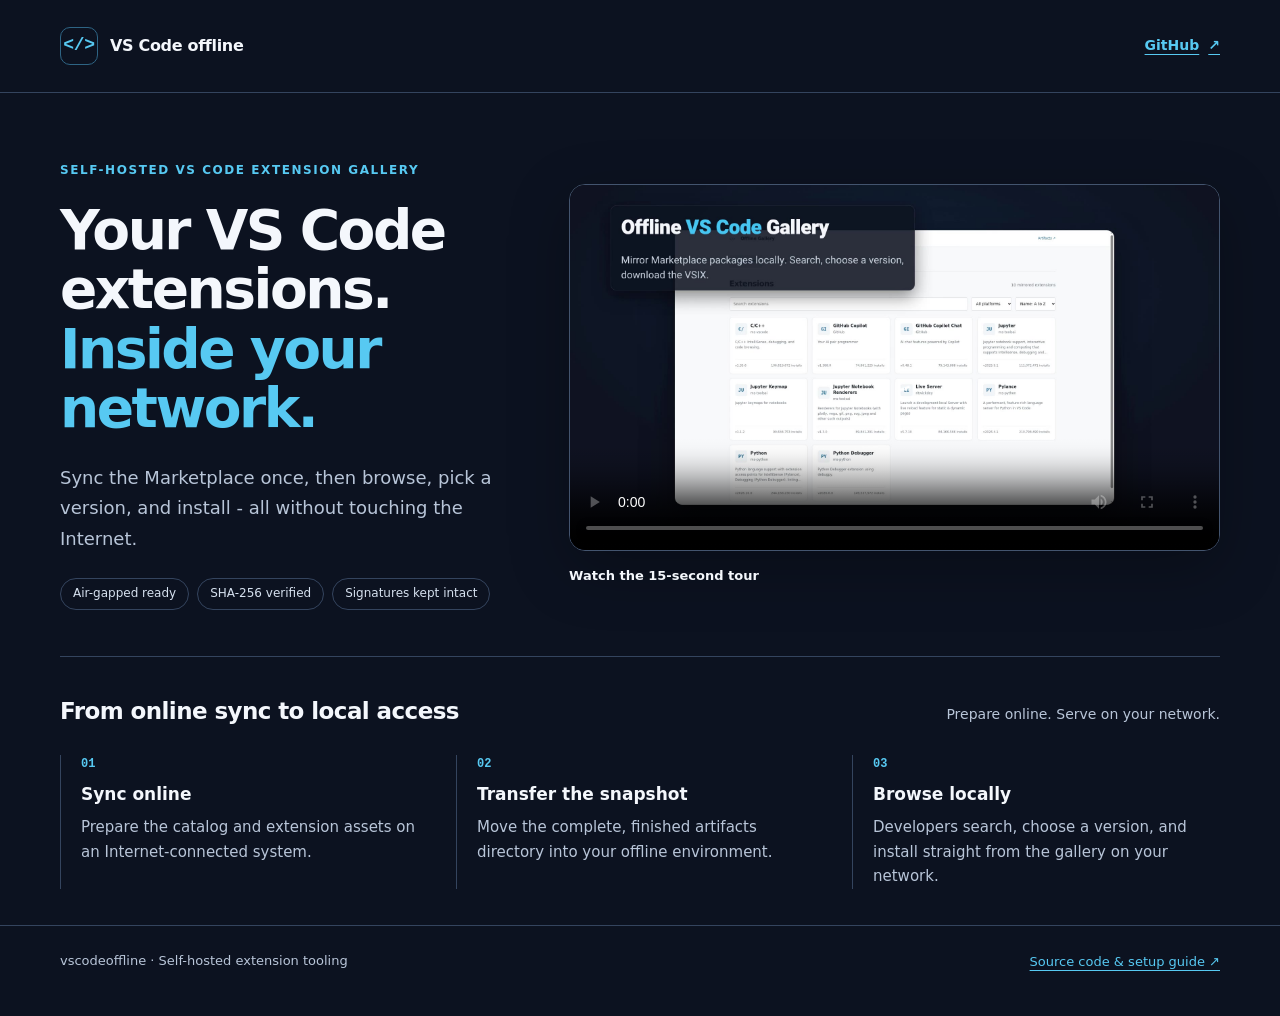
==== commit 11c84ba9: "Add link-preview thumbnail (og:image)" ====
--- a/docs/index.html
+++ b/docs/index.html
@@ -9,6 +9,14 @@
     />
     <meta name="theme-color" content="#0c1220" />
     <title>VS Code offline | vscodeoffline</title>
+    <meta property="og:type" content="website">
+    <meta property="og:image" content="https://urlcallapp.github.io/vscodeoffline/og-thumbnail.jpg">
+    <meta property="og:image:secure_url" content="https://urlcallapp.github.io/vscodeoffline/og-thumbnail.jpg">
+    <meta property="og:image:type" content="image/jpeg">
+    <meta property="og:image:width" content="1200">
+    <meta property="og:image:height" content="630">
+    <meta property="og:image:alt" content="VS Code offline - self-hosted VS Code extension gallery">
+    <meta name="twitter:card" content="summary_large_image">
     <style>
       :root {
         color-scheme: dark;
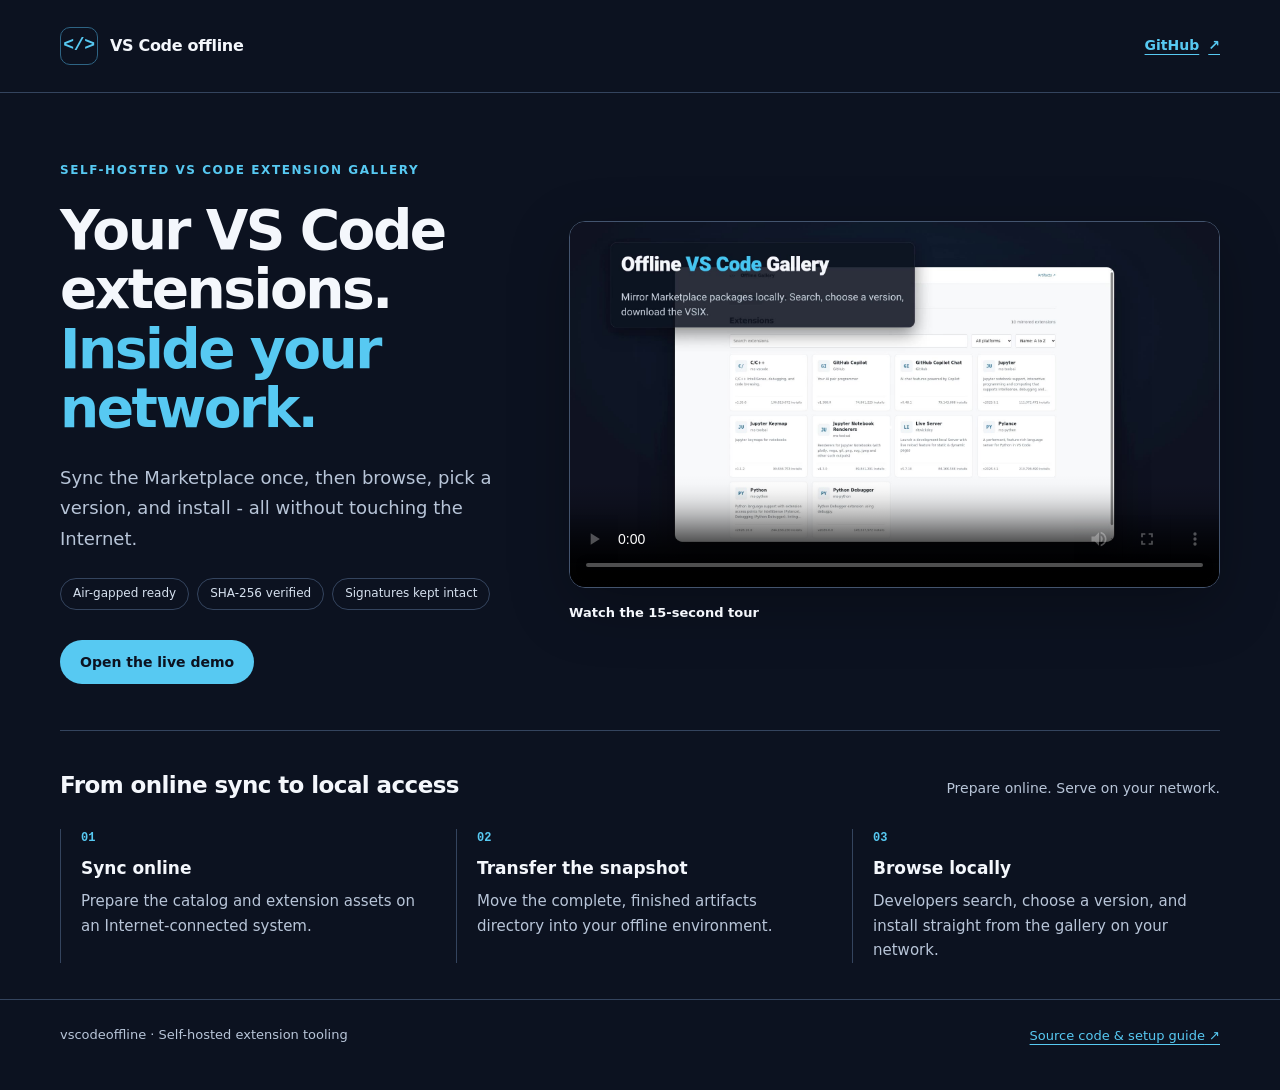
==== commit 50542365: "Add interactive gallery UI demo on Pages + demo button on landing" ====
--- a/docs/index.html
+++ b/docs/index.html
@@ -122,6 +122,27 @@
         font-family: monospace;
         font-size: 18px;
         flex: none;
+      }
+      .demo-btn {
+        display: inline-flex;
+        align-items: center;
+        gap: 9px;
+        min-height: 44px;
+        font-size: 14px;
+        font-weight: 600;
+        white-space: nowrap;
+        background: var(--accent);
+        color: #0c1220;
+        text-decoration: none;
+        padding: 0 20px;
+        border-radius: 100px;
+      }
+      .demo-btn:hover {
+        text-decoration: none;
+        filter: brightness(1.1);
+      }
+      .hero-actions {
+        margin: 30px 0 0;
       }
       .repo {
         display: inline-flex;
@@ -453,6 +474,9 @@
             ><span class="tag">SHA-256 verified</span
             ><span class="tag">Signatures kept intact</span>
           </div>
+          <p class="hero-actions">
+            <a class="demo-btn" href="demo/">Open the live demo</a>
+          </p>
         </div>
         <figure class="demo">
           <div class="video-frame">
